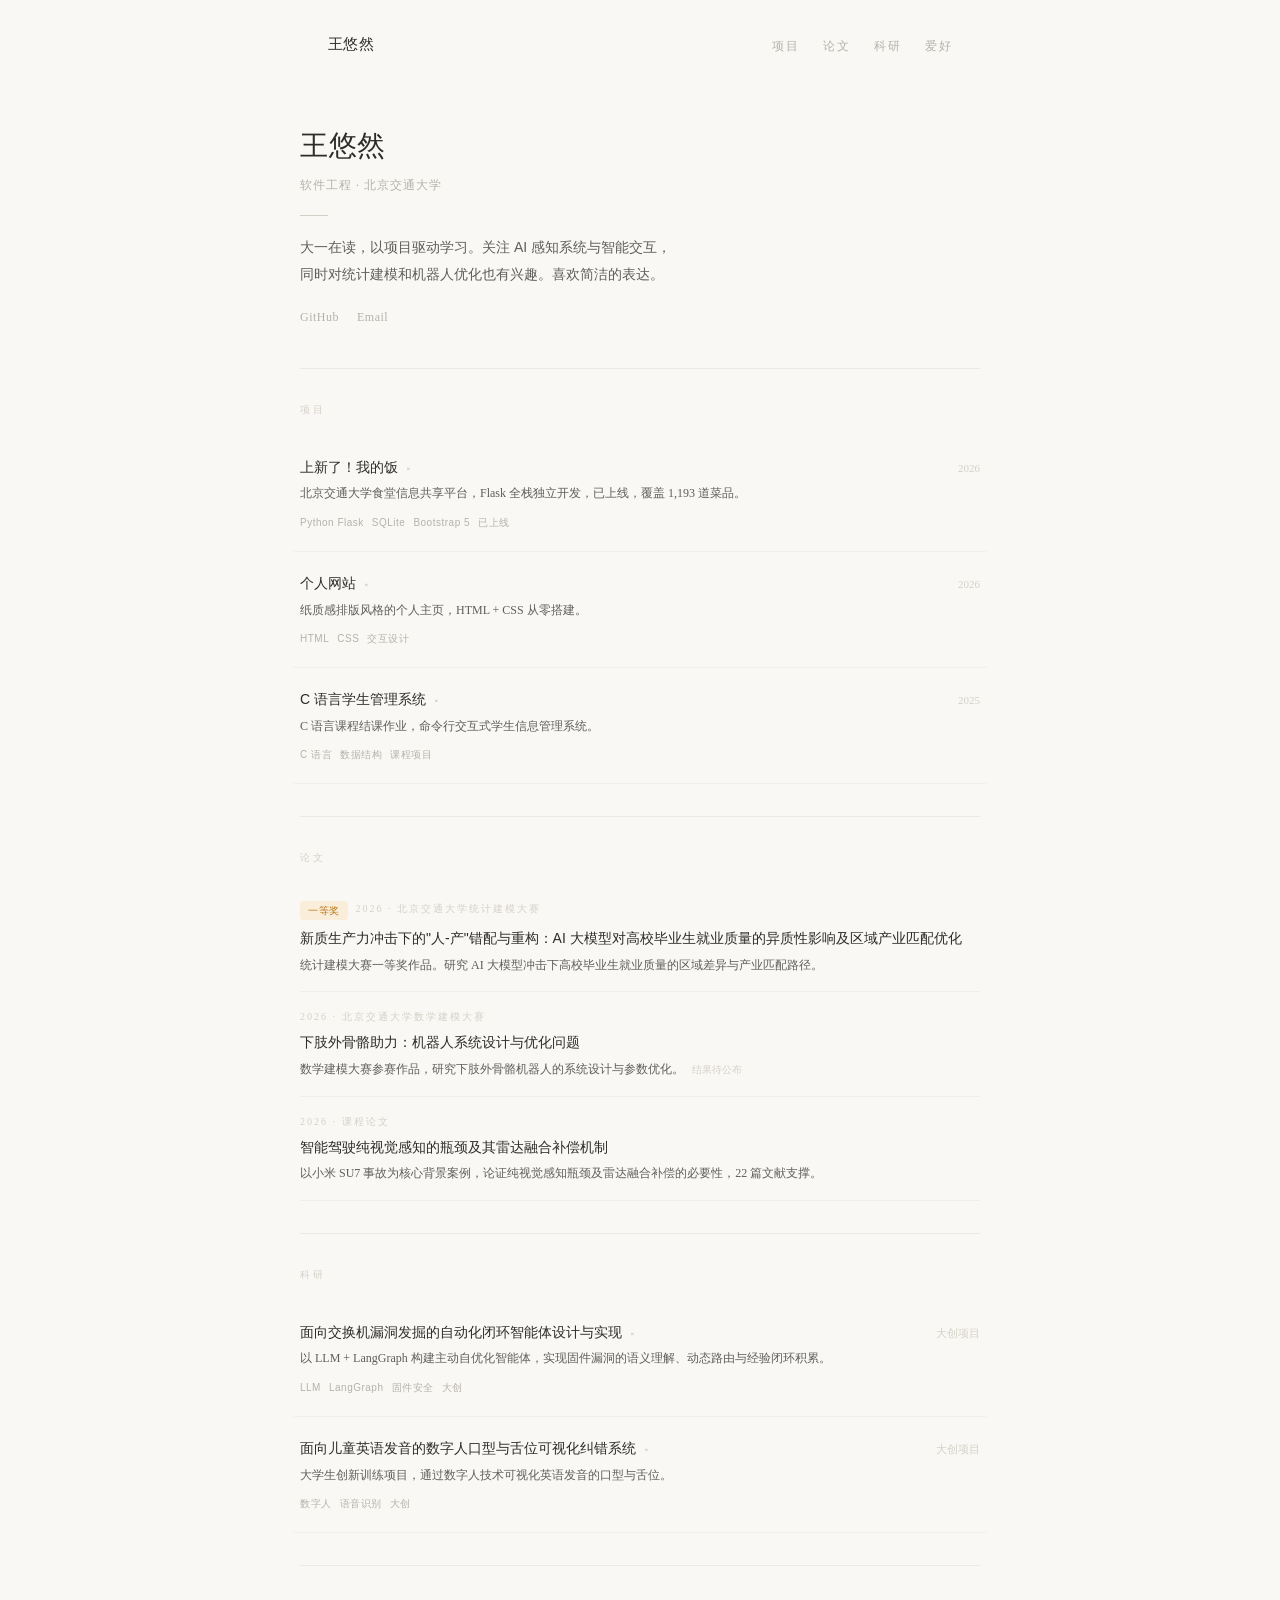
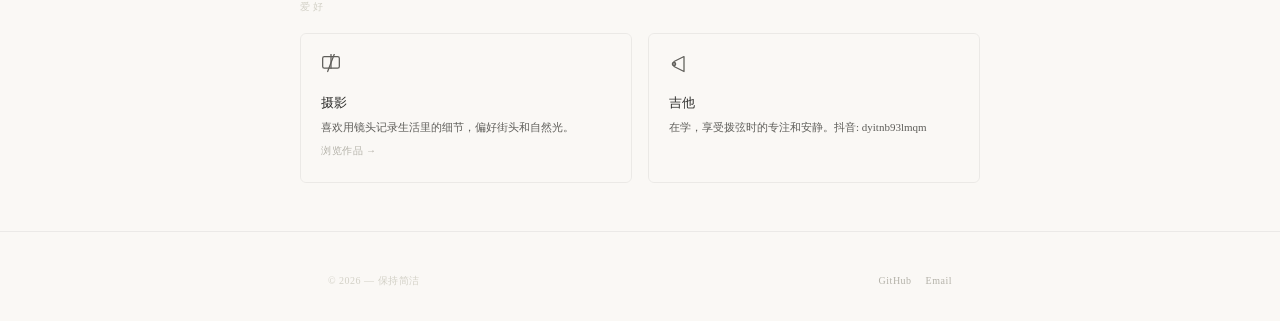
==== index.html @ 381ab603 "Initial commit: personal website with projects, papers, research, hobbies sections" ====
<!DOCTYPE html>
<html lang="zh-CN">
<head>
  <meta charset="UTF-8">
  <meta name="viewport" content="width=device-width, initial-scale=1.0">
  <title>王悠然</title>
  <link rel="stylesheet" href="style.css">
</head>
<body>

  <div class="page-turn-overlay" id="pageOverlay"></div>

  <nav class="site-nav">
    <div class="site-nav-inner">
      <a href="index.html" class="nav-logo">王悠然</a>
      <ul class="nav-links">
        <li><a href="#projects" onclick="scrollToSection('projects', event)">项目</a></li>
        <li><a href="#papers" onclick="scrollToSection('papers', event)">论文</a></li>
        <li><a href="#research" onclick="scrollToSection('research', event)">科研</a></li>
        <li><a href="#hobbies" onclick="scrollToSection('hobbies', event)">爱好</a></li>
      </ul>
    </div>
  </nav>

  <div class="page-content">

    <section class="hero site-container">
      <div class="hero-name">王悠然</div>
      <div class="hero-tagline">软件工程 &middot; 北京交通大学</div>
      <div class="hero-divider"></div>
      <p class="hero-desc">
        大一在读，以项目驱动学习。关注 AI 感知系统与智能交互，<br>同时对统计建模和机器人优化也有兴趣。喜欢简洁的表达。
      </p>
      <div class="hero-links">
        <a href="https://github.com/youranwang-hub" target="_blank">GitHub</a>
        <a href="mailto:youranwang636@gmail.com">Email</a>
      </div>
    </section>

    <!-- 项目 -->
    <section class="section site-container" id="projects">
      <div class="section-label">项目</div>

      <div class="project-card" onclick="toggleDetail(this)">
        <div class="project-card-header">
          <div>
            <span class="project-title">
              上新了！我的饭
              <span class="project-title-underline"></span>
            </span>
            <span class="expand-icon">&#9656;</span>
          </div>
          <span class="project-year">2026</span>
        </div>
        <div class="project-desc">北京交通大学食堂信息共享平台，Flask 全栈独立开发，已上线，覆盖 1,193 道菜品。</div>
        <div class="project-detail">
          <div class="project-detail-inner">
            <p>菜品浏览、评分评论、社区交流与三餐打卡一站式平台。SSR 架构，独立完成全栈开发，部署于 PythonAnywhere。</p>
            <p>覆盖 6 个食堂楼层、48 个档口、1,193 道菜品，含智能推荐、人流量提示、积分打卡排行榜等功能。</p>
            <p><a href="project-new-meal.html">查看完整项目 &rarr;</a></p>
          </div>
        </div>
        <div class="project-tags">
          <span class="project-tag">Python Flask</span>
          <span class="project-tag">SQLite</span>
          <span class="project-tag">Bootstrap 5</span>
          <span class="project-tag">已上线</span>
        </div>
      </div>

      <div class="project-card" onclick="toggleDetail(this)">
        <div class="project-card-header">
          <div>
            <span class="project-title">
              个人网站
              <span class="project-title-underline"></span>
            </span>
            <span class="expand-icon">&#9656;</span>
          </div>
          <span class="project-year">2026</span>
        </div>
        <div class="project-desc">纸质感排版风格的个人主页，HTML + CSS 从零搭建。</div>
        <div class="project-detail">
          <div class="project-detail-inner">
            <p>设计灵感来自纸质书籍的排版美学——米白底色、衬线字体、极细分隔线，以及克制的鼠标交互。</p>
            <p>技术栈：原生 HTML / CSS，含翻页过渡动画与卡片展开交互。目标是做一个自己愿意长期维护的个人空间。</p>
          </div>
        </div>
        <div class="project-tags">
          <span class="project-tag">HTML</span>
          <span class="project-tag">CSS</span>
          <span class="project-tag">交互设计</span>
        </div>
      </div>

      <div class="project-card" onclick="toggleDetail(this)">
        <div class="project-card-header">
          <div>
            <span class="project-title">
              C 语言学生管理系统
              <span class="project-title-underline"></span>
            </span>
            <span class="expand-icon">&#9656;</span>
          </div>
          <span class="project-year">2025</span>
        </div>
        <div class="project-desc">C 语言课程结课作业，命令行交互式学生信息管理系统。</div>
        <div class="project-detail">
          <div class="project-detail-inner">
            <p>大一上学期 C 语言程序设计课程结课项目。实现学生信息的增删改查、成绩统计排序、文件持久化存储等功能，全命令行交互。</p>
            <p>技术栈：C 语言，文件 I/O，链表数据结构。是编程入门的第一个完整项目。</p>
          </div>
        </div>
        <div class="project-tags">
          <span class="project-tag">C 语言</span>
          <span class="project-tag">数据结构</span>
          <span class="project-tag">课程项目</span>
        </div>
      </div>

    </section>

    <!-- 论文 -->
    <section class="section site-container" id="papers">
      <div class="section-label">论文</div>

      <div class="writing-entry">
        <div class="wrapper">
          <span class="award-badge">一等奖</span>
          <span class="writing-date">2026 &middot; 北京交通大学统计建模大赛</span>
        </div>
        <div class="writing-title" style="cursor: default; color: var(--ink);">新质生产力冲击下的"人-产"错配与重构：AI 大模型对高校毕业生就业质量的异质性影响及区域产业匹配优化</div>
        <div class="writing-excerpt">统计建模大赛一等奖作品。研究 AI 大模型冲击下高校毕业生就业质量的区域差异与产业匹配路径。</div>
      </div>

      <div class="writing-entry">
        <div class="writing-date">2026 &middot; 北京交通大学数学建模大赛</div>
        <div class="writing-title" style="cursor: default; color: var(--ink);">下肢外骨骼助力：机器人系统设计与优化问题</div>
        <div class="writing-excerpt" style="display: flex; align-items: center; gap: 8px;">
          <span>数学建模大赛参赛作品，研究下肢外骨骼机器人的系统设计与参数优化。</span>
          <span style="font-size: 10px; color: var(--ink-hint); font-family: var(--serif); white-space: nowrap;">结果待公布</span>
        </div>
      </div>

      <div class="writing-entry">
        <div class="writing-date">2026 &middot; 课程论文</div>
        <div class="writing-title" style="cursor: default; color: var(--ink);">智能驾驶纯视觉感知的瓶颈及其雷达融合补偿机制</div>
        <div class="writing-excerpt">以小米 SU7 事故为核心背景案例，论证纯视觉感知瓶颈及雷达融合补偿的必要性，22 篇文献支撑。</div>
      </div>

    </section>

    <!-- 科研 -->
    <section class="section site-container" id="research">
      <div class="section-label">科研</div>

      <div class="project-card" onclick="toggleDetail(this)">
        <div class="project-card-header">
          <div>
            <span class="project-title">
              面向交换机漏洞发掘的自动化闭环智能体设计与实现
              <span class="project-title-underline"></span>
            </span>
            <span class="expand-icon">&#9656;</span>
          </div>
          <span class="project-year">大创项目</span>
        </div>
        <div class="project-desc">以 LLM + LangGraph 构建主动自优化智能体，实现固件漏洞的语义理解、动态路由与经验闭环积累。</div>
        <div class="project-detail">
          <div class="project-detail-inner">
            <p>LLM 阅读固件反汇编代码实现语义理解，LangGraph 编排实现动态路由决策，漏洞特征自动写回知识库形成经验闭环。核心架构：感知环境→推理策略→执行行动→反馈进化。</p>
            <p>技术方向：大语言模型、LangGraph 智能体框架、固件安全分析、自动化漏洞挖掘。</p>
          </div>
        </div>
        <div class="project-tags">
          <span class="project-tag">LLM</span>
          <span class="project-tag">LangGraph</span>
          <span class="project-tag">固件安全</span>
          <span class="project-tag">大创</span>
        </div>
      </div>

      <div class="project-card" onclick="toggleDetail(this)">
        <div class="project-card-header">
          <div>
            <span class="project-title">
              面向儿童英语发音的数字人口型与舌位可视化纠错系统
              <span class="project-title-underline"></span>
            </span>
            <span class="expand-icon">&#9656;</span>
          </div>
          <span class="project-year">大创项目</span>
        </div>
        <div class="project-desc">大学生创新训练项目，通过数字人技术可视化英语发音的口型与舌位。</div>
        <div class="project-detail">
          <div class="project-detail-inner">
            <p>以数字人技术为核心，构建儿童英语发音的视觉反馈系统，将抽象的音标纠错转化为直观的口型与舌位可视化展示。</p>
            <p>方向涉及语音识别、计算机视觉、教育技术的交叉领域。</p>
          </div>
        </div>
        <div class="project-tags">
          <span class="project-tag">数字人</span>
          <span class="project-tag">语音识别</span>
          <span class="project-tag">大创</span>
        </div>
      </div>

    </section>

    <!-- 爱好 -->
    <section class="section site-container" id="hobbies">
      <div class="section-label">爱好</div>

      <div class="hobby-grid">
        <div class="hobby-card">
          <div class="hobby-icon">
            <svg width="20" height="20" viewBox="0 0 24 24" fill="none" stroke="#5F5E5A" stroke-width="1.5" stroke-linecap="round" stroke-linejoin="round"><rect x="2" y="3" width="20" height="14" rx="2"/><line x1="8" y1="21" x2="16" y1="21"/><line x1="12" y1="17" x2="12" y1="21"/></svg>
          </div>
          <div class="hobby-title">摄影</div>
          <div class="hobby-desc">喜欢用镜头记录生活里的细节，偏好街头和自然光。</div>
          <a href="hobbies.html#photo-gallery" style="font-size: 10px; color: var(--ink-muted); font-family: var(--serif); text-decoration: none; letter-spacing: 0.5px; margin-top: 6px; display: inline-block;">浏览作品 &rarr;</a>
        </div>
        <div class="hobby-card">
          <div class="hobby-icon">
            <svg width="20" height="20" viewBox="0 0 24 24" fill="none" stroke="#5F5E5A" stroke-width="1.5" stroke-linecap="round" stroke-linejoin="round"><path d="M18 3L6 9v6l12 6V3z"/><circle cx="6" cy="12" r="2"/></svg>
          </div>
          <div class="hobby-title">吉他</div>
          <div class="hobby-desc">在学，享受拨弦时的专注和安静。抖音: dyitnb93lmqm</div>
        </div>
      </div>
    </section>

  </div>

  <footer class="site-footer">
    <div class="site-footer-inner">
      <div class="footer-copy">&copy; 2026 &mdash; 保持简洁</div>
      <div class="footer-links">
        <a href="#">GitHub</a>
        <a href="#">Email</a>
      </div>
    </div>
  </footer>

  <script>
    document.querySelectorAll('a[href]').forEach(link => {
      const href = link.getAttribute('href');
      if (!href || href === '#') return;
      if (href.startsWith('http') || href.startsWith('mailto')) return;
      if (href.startsWith('#')) return;
      link.addEventListener('click', function(e) {
        e.preventDefault();
        const overlay = document.getElementById('pageOverlay');
        overlay.classList.add('active');
        setTimeout(() => { window.location.href = href; }, 560);
      });
    });

    function scrollToSection(id, event) {
      event.preventDefault();
      document.getElementById(id).scrollIntoView({ behavior: 'smooth' });
    }

    function toggleDetail(card) {
      const detail = card.querySelector('.project-detail');
      const icon = card.querySelector('.expand-icon');
      if (!detail) return;
      document.querySelectorAll('.project-detail.open').forEach(d => {
        if (d !== detail) {
          d.classList.remove('open');
          const c = d.closest('.project-card');
          if (c) c.querySelector('.expand-icon')?.classList.remove('open');
        }
      });
      detail.classList.toggle('open');
      if (icon) icon.classList.toggle('open');
    }
  </script>

</body>
</html>
---- style.css ----
/* ============================================
   纸质感个人网站 - 共享样式
   ============================================ */

/* --- Reset & Base --- */
*, *::before, *::after {
  margin: 0;
  padding: 0;
  box-sizing: border-box;
}

:root {
  --paper: #FAF8F5;
  --paper-alt: #F3F0EB;
  --ink: #2C2C2A;
  --ink-secondary: #5F5E5A;
  --ink-muted: #B4B2A9;
  --ink-hint: #D3D1C7;
  --accent: #185FA5;
  --accent-warm: #BA7517;
  --serif: Georgia, 'Times New Roman', 'Noto Serif SC', serif;
  --sans: -apple-system, BlinkMacSystemFont, 'Segoe UI', 'Noto Sans SC', sans-serif;
  --transition-fast: 200ms cubic-bezier(0.25, 0.46, 0.45, 0.94);
  --transition-medium: 400ms cubic-bezier(0.25, 0.46, 0.45, 0.94);
  --transition-slow: 600ms cubic-bezier(0.25, 0.46, 0.45, 0.94);
}

html {
  scroll-behavior: smooth;
}

body {
  font-family: var(--sans);
  background: var(--paper);
  color: var(--ink);
  line-height: 1.7;
  font-size: 15px;
  min-height: 100vh;
  -webkit-font-smoothing: antialiased;
}

/* --- Page Transition Overlay --- */
.page-turn-overlay {
  position: fixed;
  top: 0;
  left: 0;
  width: 100%;
  height: 100%;
  background: var(--paper);
  z-index: 9999;
  transform: translateX(100%);
  pointer-events: none;
}

.page-turn-overlay.active {
  animation: pageTurnIn 600ms cubic-bezier(0.25, 0.46, 0.45, 0.94) forwards;
}

@keyframes pageTurnIn {
  0%   { transform: translateX(100%); }
  100% { transform: translateX(0%); }
}

@keyframes pageTurnOut {
  0%   { transform: translateX(0%); opacity: 1; }
  100% { transform: translateX(-8%); opacity: 0; }
}

/* --- Page Load Animation --- */
.page-content {
  animation: pageReveal 600ms cubic-bezier(0.25, 0.46, 0.45, 0.94) both;
}

@keyframes pageReveal {
  0%   { opacity: 0; transform: translateX(30px); }
  100% { opacity: 1; transform: translateX(0); }
}

/* --- Layout --- */
.site-container {
  max-width: 680px;
  margin: 0 auto;
  padding: 0 28px;
}

/* --- Navigation --- */
.site-nav {
  padding: 32px 0 0 0;
  margin-bottom: 8px;
}

.site-nav-inner {
  max-width: 680px;
  margin: 0 auto;
  padding: 0 28px;
  display: flex;
  align-items: center;
  justify-content: space-between;
}

.nav-logo {
  font-family: var(--serif);
  font-size: 15px;
  font-weight: 500;
  color: var(--ink);
  text-decoration: none;
  letter-spacing: 0.3px;
  transition: color var(--transition-fast);
}

.nav-logo:hover {
  color: var(--accent);
}

.nav-links {
  display: flex;
  gap: 24px;
  list-style: none;
}

.nav-links a {
  font-size: 12px;
  color: var(--ink-muted);
  text-decoration: none;
  letter-spacing: 1.5px;
  text-transform: none;
  font-family: var(--serif);
  position: relative;
  transition: color var(--transition-fast);
}

.nav-links a::after {
  content: '';
  position: absolute;
  bottom: -2px;
  left: 0;
  width: 0;
  height: 0.5px;
  background: var(--ink);
  transition: width var(--transition-medium);
}

.nav-links a:hover {
  color: var(--ink);
}

.nav-links a:hover::after {
  width: 100%;
}

.nav-links a.active {
  color: var(--ink);
}

.nav-links a.active::after {
  width: 100%;
}

/* --- Header / Hero --- */
.hero {
  padding: 56px 0 40px 0;
}

.hero-name {
  font-family: var(--serif);
  font-size: 28px;
  font-weight: 500;
  color: var(--ink);
  letter-spacing: 0.5px;
  margin-bottom: 6px;
}

.hero-tagline {
  font-family: var(--serif);
  font-size: 12px;
  color: var(--ink-muted);
  letter-spacing: 1px;
  margin-bottom: 20px;
}

.hero-divider {
  width: 28px;
  height: 0.5px;
  background: var(--ink-hint);
  margin-bottom: 18px;
}

.hero-desc {
  font-size: 14px;
  color: var(--ink-secondary);
  line-height: 1.9;
  max-width: 440px;
  margin-bottom: 20px;
}

.hero-links {
  display: flex;
  gap: 18px;
}

.hero-links a {
  font-size: 12px;
  color: var(--ink-muted);
  text-decoration: none;
  font-family: var(--serif);
  letter-spacing: 0.5px;
  position: relative;
  transition: color var(--transition-fast);
}

.hero-links a::after {
  content: '';
  position: absolute;
  bottom: -1px;
  left: 0;
  width: 0;
  height: 0.5px;
  background: var(--ink-muted);
  transition: width var(--transition-medium);
}

.hero-links a:hover {
  color: var(--accent);
}

.hero-links a:hover::after {
  width: 100%;
  background: var(--accent);
}

/* --- Section --- */
.section {
  padding: 32px 0;
  border-top: 0.5px solid rgba(0,0,0,0.06);
}

.section-label {
  font-family: var(--serif);
  font-size: 10px;
  color: var(--ink-hint);
  letter-spacing: 3px;
  text-transform: uppercase;
  margin-bottom: 18px;
}

/* --- Project Card --- */
.project-card {
  padding: 18px 0;
  border-bottom: 0.5px solid rgba(0,0,0,0.04);
  cursor: pointer;
  transition: background var(--transition-fast);
  margin: 0 -8px;
  padding-left: 8px;
  padding-right: 8px;
  border-radius: 4px;
}

.project-card:first-of-type {
  border-top: 0.5px solid rgba(0,0,0,0.04);
}

.project-card:hover {
  background: rgba(0,0,0,0.015);
}

.project-card-header {
  display: flex;
  align-items: baseline;
  justify-content: space-between;
  gap: 12px;
  flex-wrap: wrap;
}

.project-title {
  font-size: 14px;
  font-weight: 500;
  color: var(--ink);
  position: relative;
  display: inline;
}

.project-card:hover .project-title {
  color: var(--accent);
}

.project-title-underline {
  position: absolute;
  bottom: -1px;
  left: 0;
  width: 0;
  height: 0.5px;
  background: var(--accent);
  transition: width var(--transition-medium);
}

.project-card:hover .project-title-underline {
  width: 100%;
}

.project-year {
  font-size: 11px;
  color: var(--ink-hint);
  font-family: var(--serif);
  flex-shrink: 0;
}

.project-desc {
  font-size: 12px;
  color: var(--ink-secondary);
  line-height: 1.7;
  margin-top: 4px;
  font-family: var(--serif);
}

.project-tags {
  display: flex;
  gap: 8px;
  margin-top: 8px;
  flex-wrap: wrap;
}

.project-tag {
  font-size: 10px;
  color: var(--ink-muted);
  letter-spacing: 0.5px;
  padding: 2px 0;
}

/* --- Expandable Detail --- */
.project-detail {
  max-height: 0;
  overflow: hidden;
  transition: max-height var(--transition-medium), opacity var(--transition-medium);
  opacity: 0;
}

.project-detail.open {
  max-height: 600px;
  opacity: 1;
}

.project-detail-inner {
  padding: 14px 0 6px 0;
  font-size: 12.5px;
  color: var(--ink-secondary);
  line-height: 1.85;
}

.project-detail-inner a {
  color: var(--accent);
  text-decoration: none;
  position: relative;
}

.project-detail-inner a::after {
  content: '';
  position: absolute;
  bottom: -1px;
  left: 0;
  width: 0;
  height: 0.5px;
  background: var(--accent);
  transition: width var(--transition-medium);
}

.project-detail-inner a:hover::after {
  width: 100%;
}

.expand-icon {
  display: inline-block;
  transition: transform var(--transition-fast);
  font-size: 10px;
  color: var(--ink-hint);
  margin-left: 4px;
}

.expand-icon.open {
  transform: rotate(90deg);
}

/* --- Writing Entry --- */
.writing-entry {
  padding: 16px 0;
  border-bottom: 0.5px solid rgba(0,0,0,0.04);
}

.writing-entry:first-of-type {
  border-top: 0.5px solid rgba(0,0,0,0.04);
}

.writing-date {
  font-size: 10px;
  color: var(--ink-hint);
  font-family: var(--serif);
  letter-spacing: 2px;
  margin-bottom: 4px;
}

.writing-title {
  font-size: 14px;
  font-weight: 500;
  color: var(--ink);
  text-decoration: none;
  display: inline;
  position: relative;
  transition: color var(--transition-fast);
}

.writing-title::after {
  content: '';
  position: absolute;
  bottom: -1px;
  left: 0;
  width: 0;
  height: 0.5px;
  background: var(--ink);
  transition: width var(--transition-medium);
}

.writing-title:hover {
  color: var(--accent);
}

.writing-title:hover::after {
  width: 100%;
  background: var(--accent);
}

.writing-excerpt {
  font-size: 12px;
  color: var(--ink-secondary);
  line-height: 1.7;
  margin-top: 4px;
  font-family: var(--serif);
}

/* --- Now Section --- */
.now-grid {
  display: grid;
  grid-template-columns: repeat(auto-fit, minmax(140px, 1fr));
  gap: 16px;
}

.now-item-label {
  font-size: 10px;
  color: var(--ink-hint);
  font-family: var(--serif);
  letter-spacing: 1.5px;
  margin-bottom: 4px;
}

.now-item-value {
  font-size: 13px;
  color: var(--ink);
  line-height: 1.5;
}

/* --- Footer --- */
.site-footer {
  padding: 40px 0 32px 0;
  margin-top: 16px;
  border-top: 0.5px solid rgba(0,0,0,0.06);
}

.site-footer-inner {
  max-width: 680px;
  margin: 0 auto;
  padding: 0 28px;
  display: flex;
  justify-content: space-between;
  align-items: center;
  flex-wrap: wrap;
  gap: 8px;
}

.footer-copy {
  font-size: 10px;
  color: var(--ink-hint);
  font-family: var(--serif);
  letter-spacing: 0.5px;
}

.footer-links {
  display: flex;
  gap: 14px;
}

.footer-links a {
  font-size: 10px;
  color: var(--ink-muted);
  text-decoration: none;
  font-family: var(--serif);
  letter-spacing: 0.5px;
  transition: color var(--transition-fast);
}

.footer-links a:hover {
  color: var(--ink);
}

/* --- Back Link --- */
.back-link {
  display: inline-flex;
  align-items: center;
  gap: 6px;
  font-size: 12px;
  color: var(--ink-muted);
  text-decoration: none;
  font-family: var(--serif);
  letter-spacing: 0.5px;
  margin-bottom: 24px;
  transition: color var(--transition-fast);
}

.back-link:hover {
  color: var(--accent);
}

.back-arrow {
  display: inline-block;
  transition: transform var(--transition-fast);
}

.back-link:hover .back-arrow {
  transform: translateX(-3px);
}

/* --- Project Detail Page --- */
.detail-meta {
  display: flex;
  gap: 24px;
  flex-wrap: wrap;
  margin: 16px 0 24px 0;
}

.detail-meta-item {
  font-size: 11px;
  color: var(--ink-muted);
  font-family: var(--serif);
}

.detail-meta-item span {
  color: var(--ink-secondary);
}

.detail-body {
  font-size: 13.5px;
  color: var(--ink-secondary);
  line-height: 1.9;
  max-width: 600px;
}

.detail-body p {
  margin-bottom: 16px;
}

.detail-body h3 {
  font-size: 14px;
  font-weight: 500;
  color: var(--ink);
  margin: 28px 0 10px 0;
}

.detail-body a {
  color: var(--accent);
  text-decoration: none;
  position: relative;
}

.detail-body a::after {
  content: '';
  position: absolute;
  bottom: -1px;
  left: 0;
  width: 0;
  height: 0.5px;
  background: var(--accent);
  transition: width var(--transition-medium);
}

.detail-body a:hover::after {
  width: 100%;
}

/* --- Page Header (sub pages) --- */
.page-header {
  padding: 48px 0 32px 0;
}

.page-title {
  font-family: var(--serif);
  font-size: 22px;
  font-weight: 500;
  color: var(--ink);
  letter-spacing: 0.3px;
  margin-bottom: 6px;
}

.page-subtitle {
  font-size: 12px;
  color: var(--ink-muted);
  font-family: var(--serif);
  letter-spacing: 1px;
}

/* --- Award Badge --- */
.award-badge {
  display: inline-block;
  font-size: 10px;
  color: #BA7517;
  background: #FAEEDA;
  padding: 1px 8px;
  border-radius: 3px;
  font-family: var(--serif);
  letter-spacing: 0.5px;
  margin-right: 8px;
}

.writing-entry .wrapper {
  margin-bottom: 4px;
  display: flex;
  align-items: center;
  flex-wrap: wrap;
}

/* --- Hobby Cards --- */
.hobby-grid {
  display: grid;
  grid-template-columns: repeat(auto-fit, minmax(200px, 1fr));
  gap: 16px;
}

.hobby-card {
  padding: 20px;
  border: 0.5px solid rgba(0,0,0,0.06);
  border-radius: 6px;
  transition: background var(--transition-fast);
}

.hobby-card:hover {
  background: rgba(0,0,0,0.015);
}

.hobby-icon {
  margin-bottom: 10px;
}

.hobby-title {
  font-size: 13px;
  font-weight: 500;
  color: var(--ink);
  margin-bottom: 4px;
}

.hobby-desc {
  font-size: 11px;
  color: var(--ink-secondary);
  font-family: var(--serif);
  line-height: 1.7;
}

/* --- Photo Gallery — Horizontal Stack --- */
.gallery-stack {
  display: flex;
  flex-direction: row;
  height: 340px;
  margin-bottom: 20px;
  overflow: hidden;
}

.gallery-item {
  flex: 0 0 44px;
  transition: flex 500ms cubic-bezier(0.25, 0.46, 0.45, 0.94);
  overflow: hidden;
  cursor: pointer;
  border-radius: 2px;
}

.gallery-item + .gallery-item {
  margin-left: 3px;
}

.gallery-item:hover {
  flex: 0 0 300px;
}

.gallery-item img {
  width: 300px;
  height: 340px;
  object-fit: cover;
  display: block;
  min-width: 300px;
  background: #F0EDE7;
  border-radius: 2px;
}

.gallery-more {
  display: inline-block;
  font-size: 11px;
  color: var(--ink-muted);
  text-decoration: none;
  font-family: var(--serif);
  letter-spacing: 1px;
  transition: color var(--transition-fast);
  position: relative;
}

.gallery-more::after {
  content: '';
  position: absolute;
  bottom: -1px;
  left: 0;
  width: 0;
  height: 0.5px;
  background: var(--ink-muted);
  transition: width var(--transition-medium);
}

.gallery-more:hover {
  color: var(--ink);
}

.gallery-more:hover::after {
  width: 100%;
}

/* --- Lightbox --- */
.lightbox-overlay {
  position: fixed;
  top: 0;
  left: 0;
  width: 100%;
  height: 100%;
  background: rgba(28, 28, 26, 0.94);
  z-index: 10000;
  display: flex;
  align-items: center;
  justify-content: center;
  opacity: 0;
  pointer-events: none;
  transition: opacity 300ms ease;
}

.lightbox-overlay.open {
  opacity: 1;
  pointer-events: auto;
}

.lightbox-overlay img {
  max-width: 88vw;
  max-height: 85vh;
  object-fit: contain;
  border-radius: 2px;
  box-shadow: 0 2px 40px rgba(0,0,0,0.3);
  transform: scale(0.95);
  transition: transform 300ms ease;
}

.lightbox-overlay.open img {
  transform: scale(1);
}

.lightbox-close {
  position: absolute;
  top: 28px;
  right: 32px;
  width: 36px;
  height: 36px;
  background: none;
  border: none;
  cursor: pointer;
  display: flex;
  align-items: center;
  justify-content: center;
  opacity: 0.6;
  transition: opacity var(--transition-fast);
}

.lightbox-close:hover {
  opacity: 1;
}

.lightbox-close::before,
.lightbox-close::after {
  content: '';
  position: absolute;
  width: 20px;
  height: 1px;
  background: #E8E6DD;
}

.lightbox-close::before { transform: rotate(45deg); }
.lightbox-close::after  { transform: rotate(-45deg); }

.lightbox-nav {
  position: absolute;
  top: 50%;
  transform: translateY(-50%);
  width: 48px;
  height: 48px;
  background: none;
  border: none;
  cursor: pointer;
  opacity: 0.5;
  transition: opacity var(--transition-fast);
  display: flex;
  align-items: center;
  justify-content: center;
}

.lightbox-nav:hover { opacity: 0.9; }
.lightbox-nav:disabled { opacity: 0.15; cursor: default; }

.lightbox-prev { left: 16px; }
.lightbox-next { right: 16px; }

.lightbox-arrow {
  width: 10px;
  height: 10px;
  border-top: 1px solid #E8E6DD;
  border-right: 1px solid #E8E6DD;
}

.lightbox-prev .lightbox-arrow { transform: rotate(-135deg); }
.lightbox-next .lightbox-arrow { transform: rotate(45deg); }

.lightbox-counter {
  position: absolute;
  bottom: 32px;
  left: 50%;
  transform: translateX(-50%);
  font-size: 11px;
  color: rgba(232,230,221,0.5);
  font-family: var(--serif);
  letter-spacing: 1px;
}

/* --- Douyin Link --- */
.douyin-link {
  display: inline-flex;
  align-items: center;
  gap: 6px;
  font-size: 12px;
  color: var(--accent);
  text-decoration: none;
  font-family: var(--serif);
  letter-spacing: 0.5px;
  margin-top: 10px;
  transition: color var(--transition-fast);
}

.douyin-link:hover {
  color: var(--ink);
}

.douyin-id {
  font-size: 10px;
  color: var(--ink-hint);
  font-family: var(--serif);
  letter-spacing: 0.5px;
  margin-top: 2px;
}

/* --- Responsive --- */
@media (max-width: 640px) {
  .gallery-stack {
    flex-wrap: wrap;
    height: auto;
    gap: 4px;
  }
  .gallery-item {
    flex: 0 0 calc(50% - 2px) !important;
    height: 160px;
    margin-left: 0 !important;
  }
  .gallery-item img {
    width: 100%;
    height: 160px;
    min-width: 0;
  }
  .lightbox-close {
    top: 16px;
    right: 16px;
  }
  .lightbox-prev { left: 6px; }
  .lightbox-next { right: 6px; }
  .lightbox-nav { width: 40px; height: 40px; }
}
@media (max-width: 640px) {
  .site-container {
    padding: 0 20px;
  }
  .site-nav-inner {
    padding: 0 20px;
  }
  .hero-name {
    font-size: 22px;
  }
  .nav-links {
    gap: 14px;
  }
  .now-grid {
    grid-template-columns: 1fr 1fr;
  }
}
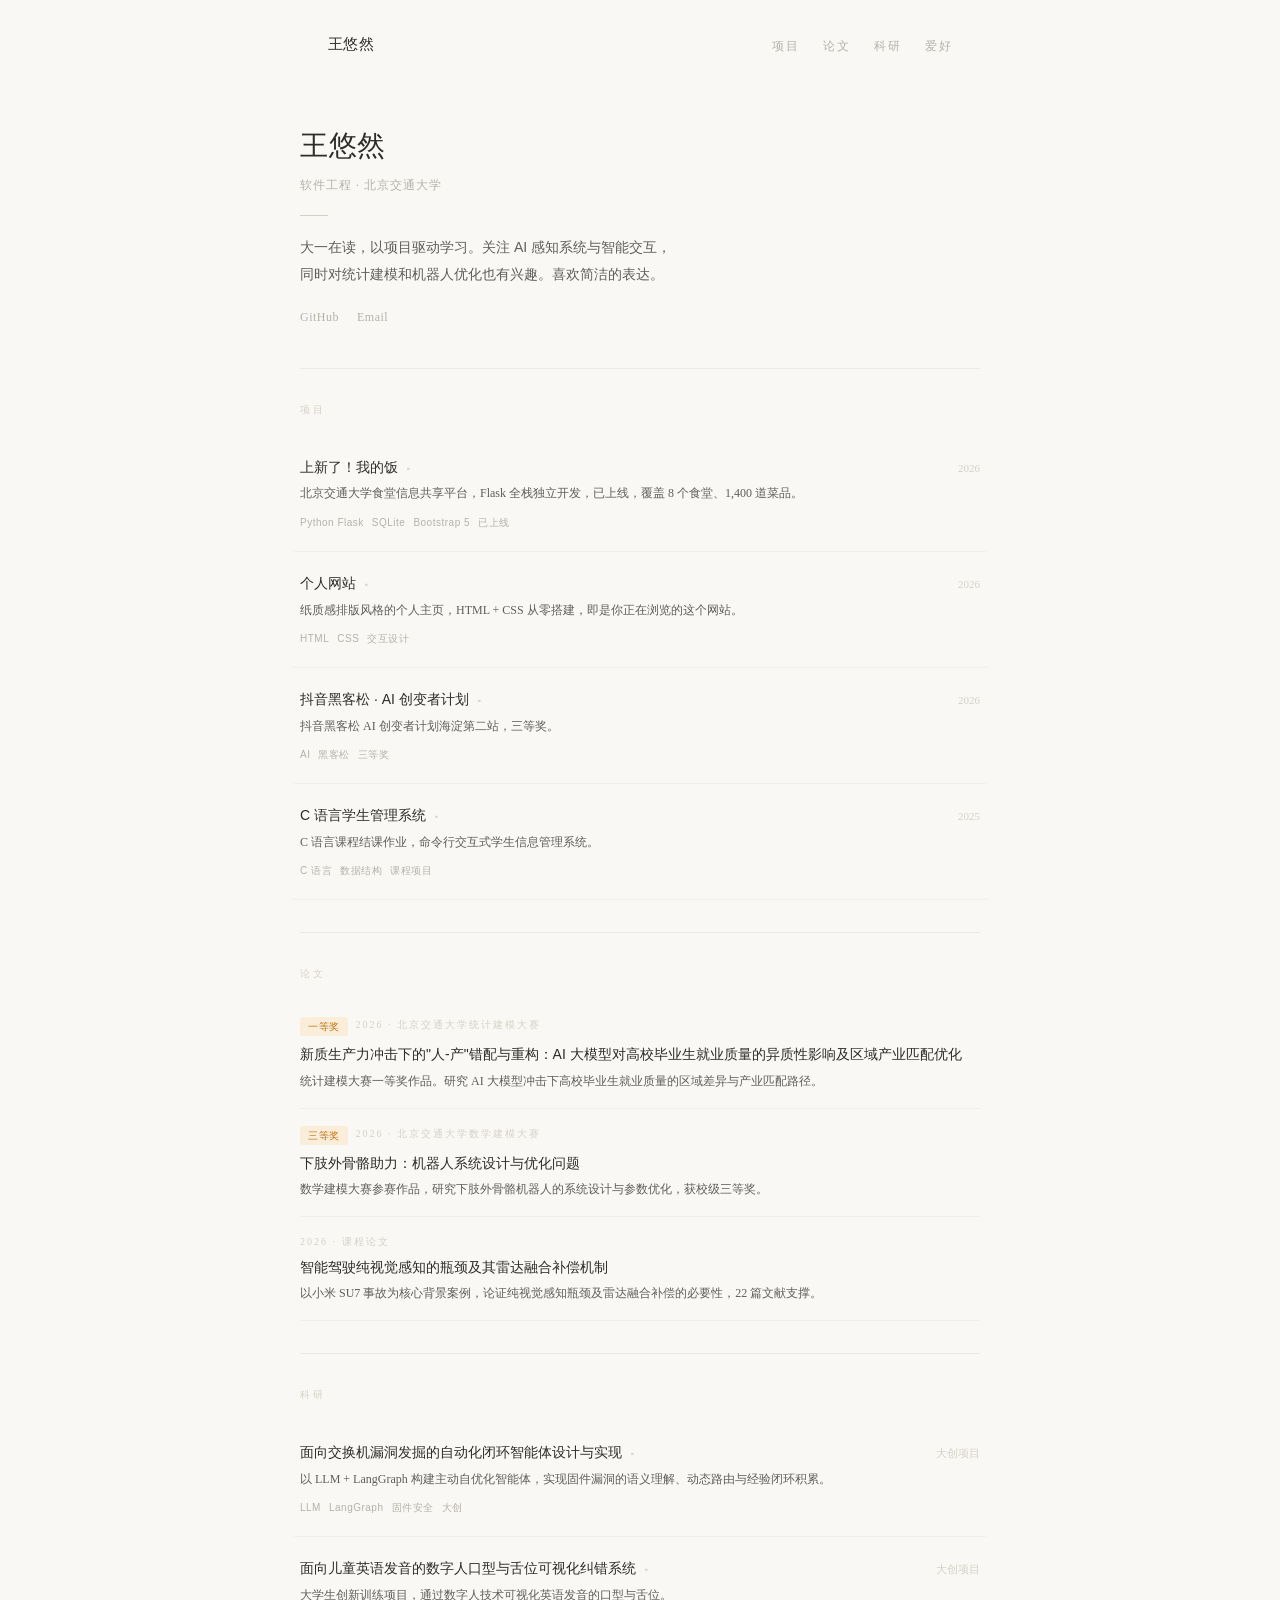
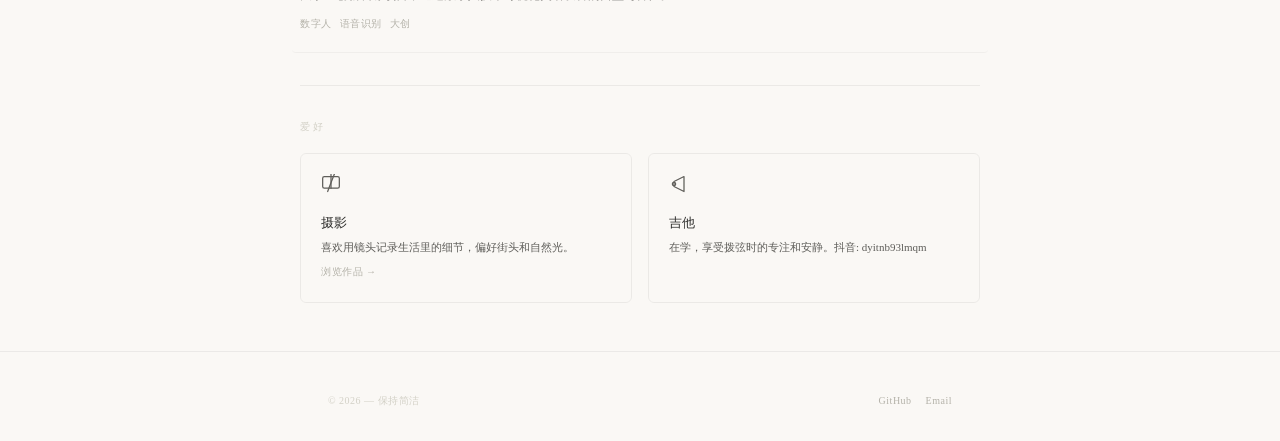
==== commit 92f11ec1: "更新内容：上新了我的饭数据/新增黑客松/数学建模三等奖/导航改跳独立页/删writing.html" ====
--- a/index.html
+++ b/index.html
@@ -14,10 +14,10 @@
     <div class="site-nav-inner">
       <a href="index.html" class="nav-logo">王悠然</a>
       <ul class="nav-links">
-        <li><a href="#projects" onclick="scrollToSection('projects', event)">项目</a></li>
-        <li><a href="#papers" onclick="scrollToSection('papers', event)">论文</a></li>
-        <li><a href="#research" onclick="scrollToSection('research', event)">科研</a></li>
-        <li><a href="#hobbies" onclick="scrollToSection('hobbies', event)">爱好</a></li>
+        <li><a href="projects.html">项目</a></li>
+        <li><a href="papers.html">论文</a></li>
+        <li><a href="research.html">科研</a></li>
+        <li><a href="hobbies.html">爱好</a></li>
       </ul>
     </div>
   </nav>
@@ -52,11 +52,11 @@
           </div>
           <span class="project-year">2026</span>
         </div>
-        <div class="project-desc">北京交通大学食堂信息共享平台，Flask 全栈独立开发，已上线，覆盖 1,193 道菜品。</div>
+        <div class="project-desc">北京交通大学食堂信息共享平台，Flask 全栈独立开发，已上线，覆盖 8 个食堂、1,400 道菜品。</div>
         <div class="project-detail">
           <div class="project-detail-inner">
             <p>菜品浏览、评分评论、社区交流与三餐打卡一站式平台。SSR 架构，独立完成全栈开发，部署于 PythonAnywhere。</p>
-            <p>覆盖 6 个食堂楼层、48 个档口、1,193 道菜品，含智能推荐、人流量提示、积分打卡排行榜等功能。</p>
+            <p>覆盖 8 个食堂、63 个档口、1,400 道菜品，含智能推荐、人流量提示、积分打卡排行榜等功能。CSRF Token 防护，Flask-Login + bcrypt 认证。</p>
             <p><a href="project-new-meal.html">查看完整项目 &rarr;</a></p>
           </div>
         </div>
@@ -79,7 +79,7 @@
           </div>
           <span class="project-year">2026</span>
         </div>
-        <div class="project-desc">纸质感排版风格的个人主页，HTML + CSS 从零搭建。</div>
+        <div class="project-desc">纸质感排版风格的个人主页，HTML + CSS 从零搭建，即是你正在浏览的这个网站。</div>
         <div class="project-detail">
           <div class="project-detail-inner">
             <p>设计灵感来自纸质书籍的排版美学——米白底色、衬线字体、极细分隔线，以及克制的鼠标交互。</p>
@@ -90,6 +90,30 @@
           <span class="project-tag">HTML</span>
           <span class="project-tag">CSS</span>
           <span class="project-tag">交互设计</span>
+        </div>
+      </div>
+
+      <div class="project-card" onclick="toggleDetail(this)">
+        <div class="project-card-header">
+          <div>
+            <span class="project-title">
+              抖音黑客松 · AI 创变者计划
+              <span class="project-title-underline"></span>
+            </span>
+            <span class="expand-icon">&#9656;</span>
+          </div>
+          <span class="project-year">2026</span>
+        </div>
+        <div class="project-desc">抖音黑客松 AI 创变者计划海淀第二站，三等奖。</div>
+        <div class="project-detail">
+          <div class="project-detail-inner">
+            <p>参加抖音举办的 AI 创变者计划黑客松（海淀第二站），在竞赛中以 AI 应用方案斩获三等奖。</p>
+          </div>
+        </div>
+        <div class="project-tags">
+          <span class="project-tag">AI</span>
+          <span class="project-tag">黑客松</span>
+          <span class="project-tag">三等奖</span>
         </div>
       </div>
 
@@ -134,12 +158,12 @@
       </div>
 
       <div class="writing-entry">
-        <div class="writing-date">2026 &middot; 北京交通大学数学建模大赛</div>
+        <div class="wrapper">
+          <span class="award-badge">三等奖</span>
+          <span class="writing-date">2026 &middot; 北京交通大学数学建模大赛</span>
+        </div>
         <div class="writing-title" style="cursor: default; color: var(--ink);">下肢外骨骼助力：机器人系统设计与优化问题</div>
-        <div class="writing-excerpt" style="display: flex; align-items: center; gap: 8px;">
-          <span>数学建模大赛参赛作品，研究下肢外骨骼机器人的系统设计与参数优化。</span>
-          <span style="font-size: 10px; color: var(--ink-hint); font-family: var(--serif); white-space: nowrap;">结果待公布</span>
-        </div>
+        <div class="writing-excerpt">数学建模大赛参赛作品，研究下肢外骨骼机器人的系统设计与参数优化，获校级三等奖。</div>
       </div>
 
       <div class="writing-entry">
@@ -236,8 +260,8 @@
     <div class="site-footer-inner">
       <div class="footer-copy">&copy; 2026 &mdash; 保持简洁</div>
       <div class="footer-links">
-        <a href="#">GitHub</a>
-        <a href="#">Email</a>
+        <a href="https://github.com/youranwang-hub" target="_blank">GitHub</a>
+        <a href="mailto:youranwang636@gmail.com">Email</a>
       </div>
     </div>
   </footer>
@@ -255,11 +279,6 @@
         setTimeout(() => { window.location.href = href; }, 560);
       });
     });
-
-    function scrollToSection(id, event) {
-      event.preventDefault();
-      document.getElementById(id).scrollIntoView({ behavior: 'smooth' });
-    }
 
     function toggleDetail(card) {
       const detail = card.querySelector('.project-detail');
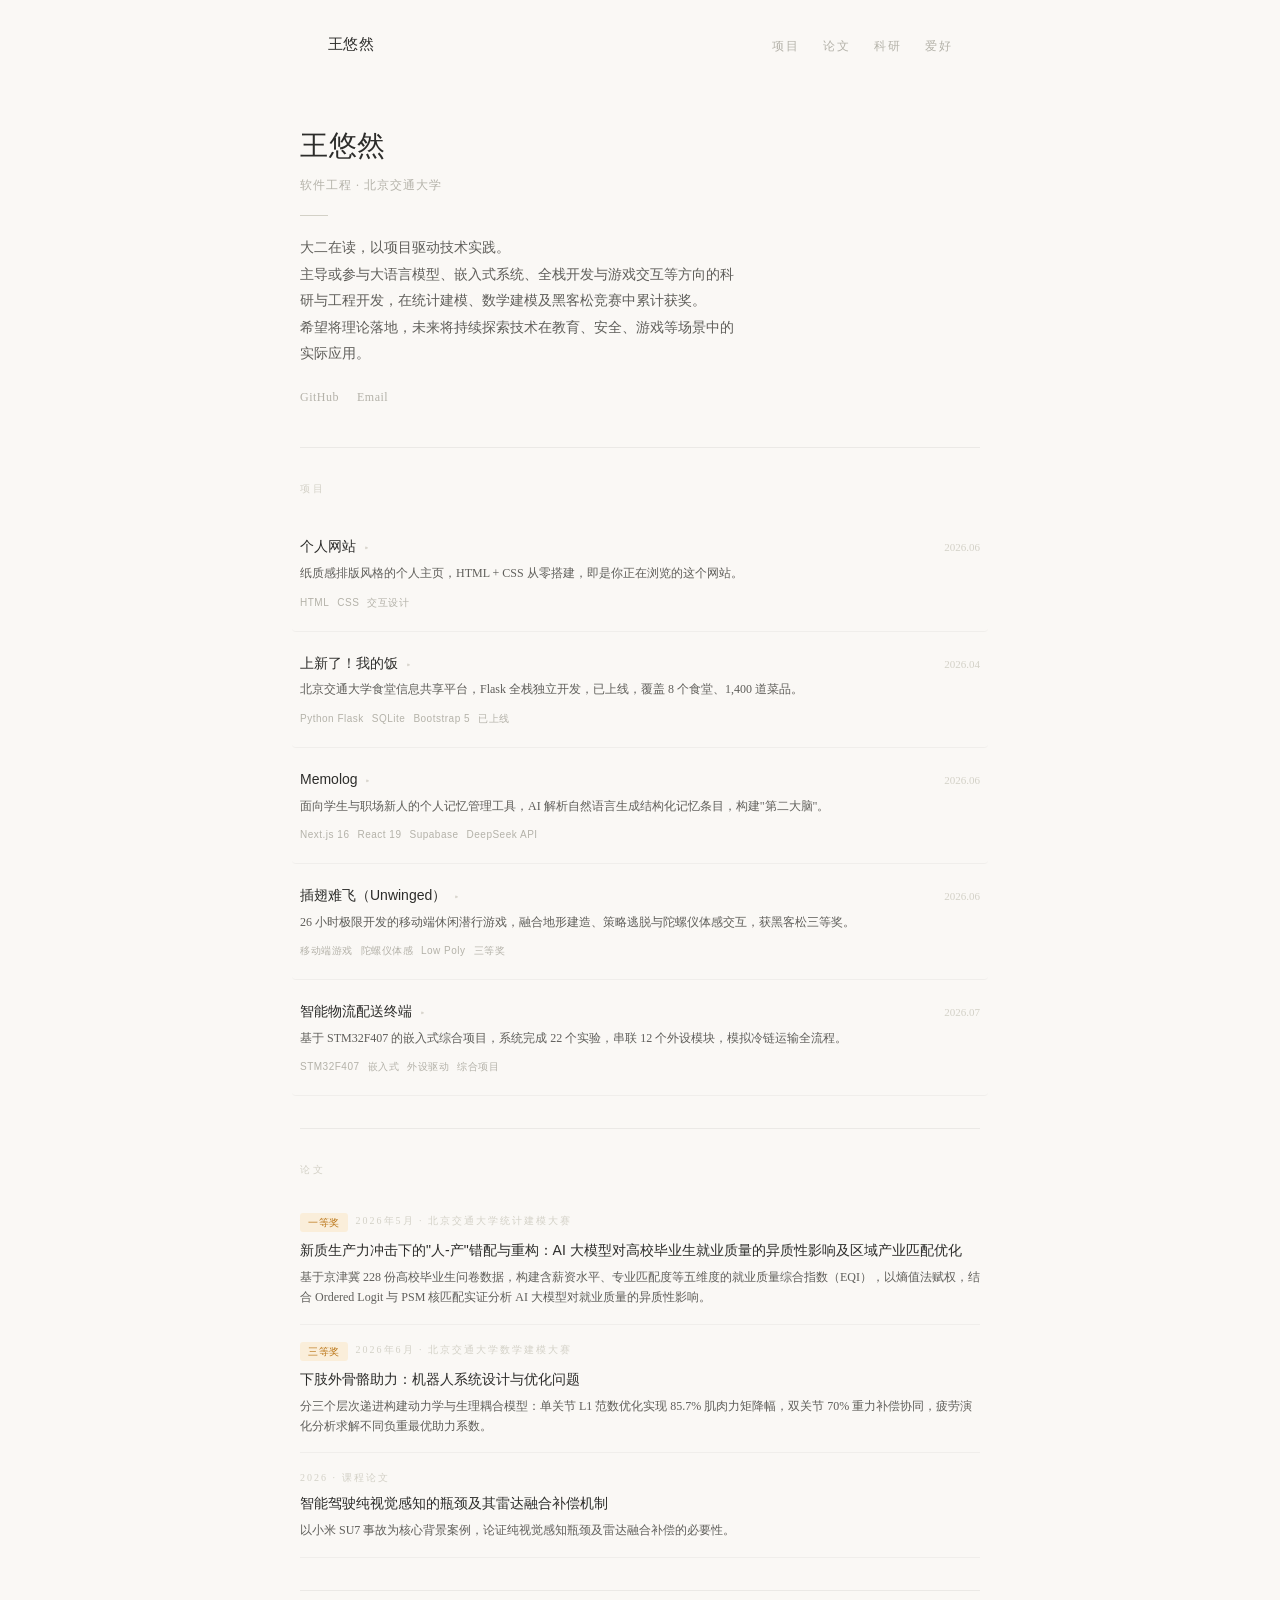
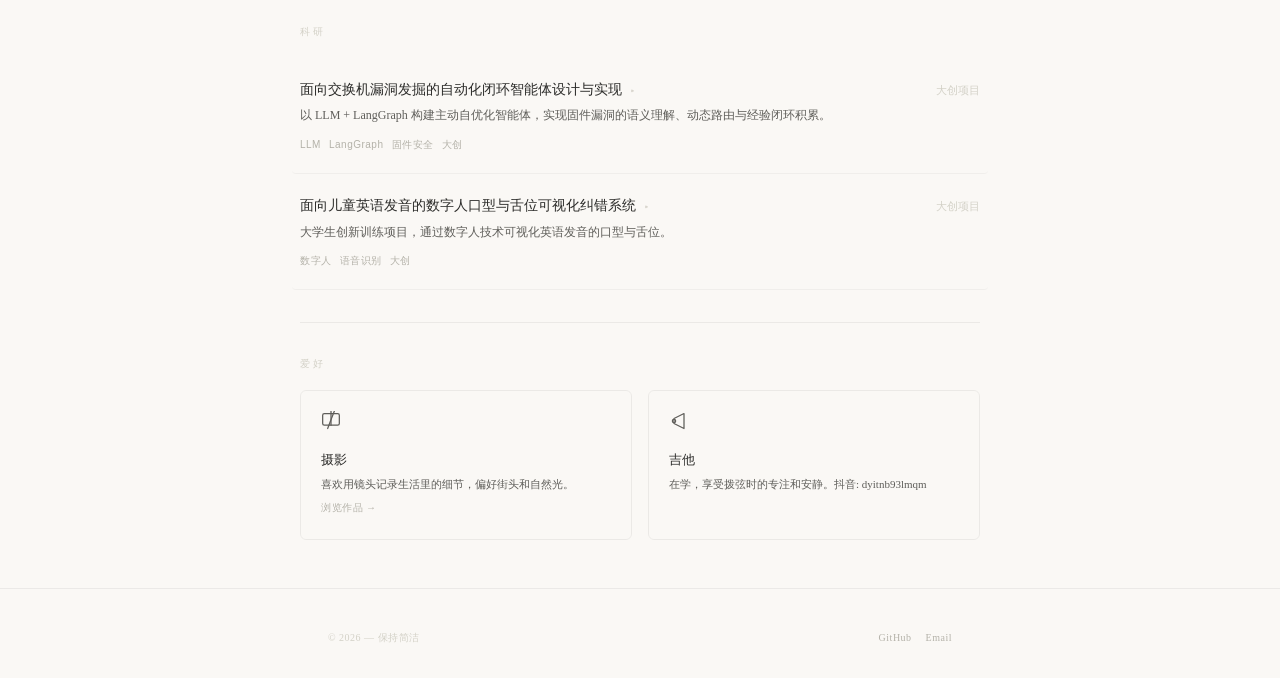
==== commit 94cbd605: "更新个人主页内容与交互细节 - 更新首页简介、摄影描述及吉他爱好文案 - 替换并完善项目（Memolog、Unwinged、智能物流终端）信息与标签 - 调整奖项日期与摘要，新增论文页卡片展开交互功能" ====
--- a/index.html
+++ b/index.html
@@ -29,7 +29,7 @@
       <div class="hero-tagline">软件工程 &middot; 北京交通大学</div>
       <div class="hero-divider"></div>
       <p class="hero-desc">
-        大一在读，以项目驱动学习。关注 AI 感知系统与智能交互，<br>同时对统计建模和机器人优化也有兴趣。喜欢简洁的表达。
+        大二在读，以项目驱动技术实践。<br>主导或参与大语言模型、嵌入式系统、全栈开发与游戏交互等方向的科研与工程开发，在统计建模、数学建模及黑客松竞赛中累计获奖。<br>希望将理论落地，未来将持续探索技术在教育、安全、游戏等场景中的实际应用。
       </p>
       <div class="hero-links">
         <a href="https://github.com/youranwang-hub" target="_blank">GitHub</a>
@@ -45,12 +45,37 @@
         <div class="project-card-header">
           <div>
             <span class="project-title">
+              个人网站
+              <span class="project-title-underline"></span>
+            </span>
+            <span class="expand-icon">&#9656;</span>
+          </div>
+          <span class="project-year">2026.06</span>
+        </div>
+        <div class="project-desc">纸质感排版风格的个人主页，HTML + CSS 从零搭建，即是你正在浏览的这个网站。</div>
+        <div class="project-detail">
+          <div class="project-detail-inner">
+            <p>设计灵感来自纸质书籍的排版美学——米白底色、衬线字体、极细分隔线，以及克制的鼠标交互。</p>
+            <p>技术栈：原生 HTML / CSS，含翻页过渡动画与卡片展开交互。目标是做一个自己愿意长期维护的个人空间。</p>
+          </div>
+        </div>
+        <div class="project-tags">
+          <span class="project-tag">HTML</span>
+          <span class="project-tag">CSS</span>
+          <span class="project-tag">交互设计</span>
+        </div>
+      </div>
+
+      <div class="project-card" onclick="toggleDetail(this)">
+        <div class="project-card-header">
+          <div>
+            <span class="project-title">
               上新了！我的饭
               <span class="project-title-underline"></span>
             </span>
             <span class="expand-icon">&#9656;</span>
           </div>
-          <span class="project-year">2026</span>
+          <span class="project-year">2026.04</span>
         </div>
         <div class="project-desc">北京交通大学食堂信息共享平台，Flask 全栈独立开发，已上线，覆盖 8 个食堂、1,400 道菜品。</div>
         <div class="project-detail">
@@ -72,47 +97,51 @@
         <div class="project-card-header">
           <div>
             <span class="project-title">
-              个人网站
-              <span class="project-title-underline"></span>
-            </span>
-            <span class="expand-icon">&#9656;</span>
-          </div>
-          <span class="project-year">2026</span>
-        </div>
-        <div class="project-desc">纸质感排版风格的个人主页，HTML + CSS 从零搭建，即是你正在浏览的这个网站。</div>
-        <div class="project-detail">
-          <div class="project-detail-inner">
-            <p>设计灵感来自纸质书籍的排版美学——米白底色、衬线字体、极细分隔线，以及克制的鼠标交互。</p>
-            <p>技术栈：原生 HTML / CSS，含翻页过渡动画与卡片展开交互。目标是做一个自己愿意长期维护的个人空间。</p>
-          </div>
-        </div>
-        <div class="project-tags">
-          <span class="project-tag">HTML</span>
-          <span class="project-tag">CSS</span>
-          <span class="project-tag">交互设计</span>
-        </div>
-      </div>
-
-      <div class="project-card" onclick="toggleDetail(this)">
-        <div class="project-card-header">
-          <div>
-            <span class="project-title">
-              抖音黑客松 · AI 创变者计划
-              <span class="project-title-underline"></span>
-            </span>
-            <span class="expand-icon">&#9656;</span>
-          </div>
-          <span class="project-year">2026</span>
-        </div>
-        <div class="project-desc">抖音黑客松 AI 创变者计划海淀第二站，三等奖。</div>
-        <div class="project-detail">
-          <div class="project-detail-inner">
-            <p>参加抖音举办的 AI 创变者计划黑客松（海淀第二站），在竞赛中以 AI 应用方案斩获三等奖。</p>
-          </div>
-        </div>
-        <div class="project-tags">
-          <span class="project-tag">AI</span>
-          <span class="project-tag">黑客松</span>
+              Memolog
+              <span class="project-title-underline"></span>
+            </span>
+            <span class="expand-icon">&#9656;</span>
+          </div>
+          <span class="project-year">2026.06</span>
+        </div>
+        <div class="project-desc">面向学生与职场新人的个人记忆管理工具，AI 解析自然语言生成结构化记忆条目，构建"第二大脑"。</div>
+        <div class="project-detail">
+          <div class="project-detail-inner">
+            <p>AI 解析自然语言自动提取日期、成果、情绪等要素生成记忆条目；内置日历视图回溯、多维度检索、记忆图谱可视化关联，AI 一键生成简历或定制化文案。</p>
+            <p>前端 Next.js 16 + React 19 + Tailwind CSS 4 + shadcn/ui；后端 Supabase（PostgreSQL + RLS）；AI 能力集成 DeepSeek API。</p>
+            <p><a href="project-memolog.html">查看完整项目 &rarr;</a></p>
+          </div>
+        </div>
+        <div class="project-tags">
+          <span class="project-tag">Next.js 16</span>
+          <span class="project-tag">React 19</span>
+          <span class="project-tag">Supabase</span>
+          <span class="project-tag">DeepSeek API</span>
+        </div>
+      </div>
+
+      <div class="project-card" onclick="toggleDetail(this)">
+        <div class="project-card-header">
+          <div>
+            <span class="project-title">
+              插翅难飞（Unwinged）
+              <span class="project-title-underline"></span>
+            </span>
+            <span class="expand-icon">&#9656;</span>
+          </div>
+          <span class="project-year">2026.06</span>
+        </div>
+        <div class="project-desc">26 小时极限开发的移动端休闲潜行游戏，融合地形建造、策略逃脱与陀螺仪体感交互，获黑客松三等奖。</div>
+        <div class="project-detail">
+          <div class="project-detail-inner">
+            <p>抖音 AI 创变者计划·2026 高校黑客松联赛北京海淀第二站三等奖（唯一两人队伍）。Low Poly + 体素方块渲染，模块化浮空岛屿场景。</p>
+            <p>非对称潜行逃脱——玩家躲避 AI 追捕者并收集碎片，可搭建或移除方块创造遮挡与逃脱路径；陀螺仪倾斜设备动态调整地形，将物理姿态与策略逃脱深度结合。对局结算授予专属称号，支持一键分享。</p>
+          </div>
+        </div>
+        <div class="project-tags">
+          <span class="project-tag">移动端游戏</span>
+          <span class="project-tag">陀螺仪体感</span>
+          <span class="project-tag">Low Poly</span>
           <span class="project-tag">三等奖</span>
         </div>
       </div>
@@ -121,24 +150,26 @@
         <div class="project-card-header">
           <div>
             <span class="project-title">
-              C 语言学生管理系统
-              <span class="project-title-underline"></span>
-            </span>
-            <span class="expand-icon">&#9656;</span>
-          </div>
-          <span class="project-year">2025</span>
-        </div>
-        <div class="project-desc">C 语言课程结课作业，命令行交互式学生信息管理系统。</div>
-        <div class="project-detail">
-          <div class="project-detail-inner">
-            <p>大一上学期 C 语言程序设计课程结课项目。实现学生信息的增删改查、成绩统计排序、文件持久化存储等功能，全命令行交互。</p>
-            <p>技术栈：C 语言，文件 I/O，链表数据结构。是编程入门的第一个完整项目。</p>
-          </div>
-        </div>
-        <div class="project-tags">
-          <span class="project-tag">C 语言</span>
-          <span class="project-tag">数据结构</span>
-          <span class="project-tag">课程项目</span>
+              智能物流配送终端
+              <span class="project-title-underline"></span>
+            </span>
+            <span class="expand-icon">&#9656;</span>
+          </div>
+          <span class="project-year">2026.07</span>
+        </div>
+        <div class="project-desc">基于 STM32F407 的嵌入式综合项目，系统完成 22 个实验，串联 12 个外设模块，模拟冷链运输全流程。</div>
+        <div class="project-detail">
+          <div class="project-detail-inner">
+            <p>分五阶段递进完成 22 个实验：基础外设、传感器、总线与协议（I2C / SPI / CAN / UART-GPS）、人机交互（LCD / 触摸屏 / 红外）、综合应用（指纹 / NFC）。</p>
+            <p>最终整合为智能物流配送终端：指纹或触摸屏右滑认证身份，GPS 定位，DHT11 与 MQ2 监控货箱环境并超限报警，红外遥控模拟签收并写入 FLASH，QCOM 串口调度，LCD 同步显示状态。</p>
+            <p><a href="project-smart-logi.html">查看完整项目 &rarr;</a></p>
+          </div>
+        </div>
+        <div class="project-tags">
+          <span class="project-tag">STM32F407</span>
+          <span class="project-tag">嵌入式</span>
+          <span class="project-tag">外设驱动</span>
+          <span class="project-tag">综合项目</span>
         </div>
       </div>
 
@@ -151,25 +182,25 @@
       <div class="writing-entry">
         <div class="wrapper">
           <span class="award-badge">一等奖</span>
-          <span class="writing-date">2026 &middot; 北京交通大学统计建模大赛</span>
+          <span class="writing-date">2026年5月 &middot; 北京交通大学统计建模大赛</span>
         </div>
         <div class="writing-title" style="cursor: default; color: var(--ink);">新质生产力冲击下的"人-产"错配与重构：AI 大模型对高校毕业生就业质量的异质性影响及区域产业匹配优化</div>
-        <div class="writing-excerpt">统计建模大赛一等奖作品。研究 AI 大模型冲击下高校毕业生就业质量的区域差异与产业匹配路径。</div>
+        <div class="writing-excerpt">基于京津冀 228 份高校毕业生问卷数据，构建含薪资水平、专业匹配度等五维度的就业质量综合指数（EQI），以熵值法赋权，结合 Ordered Logit 与 PSM 核匹配实证分析 AI 大模型对就业质量的异质性影响。</div>
       </div>
 
       <div class="writing-entry">
         <div class="wrapper">
           <span class="award-badge">三等奖</span>
-          <span class="writing-date">2026 &middot; 北京交通大学数学建模大赛</span>
+          <span class="writing-date">2026年6月 &middot; 北京交通大学数学建模大赛</span>
         </div>
         <div class="writing-title" style="cursor: default; color: var(--ink);">下肢外骨骼助力：机器人系统设计与优化问题</div>
-        <div class="writing-excerpt">数学建模大赛参赛作品，研究下肢外骨骼机器人的系统设计与参数优化，获校级三等奖。</div>
+        <div class="writing-excerpt">分三个层次递进构建动力学与生理耦合模型：单关节 L1 范数优化实现 85.7% 肌肉力矩降幅，双关节 70% 重力补偿协同，疲劳演化分析求解不同负重最优助力系数。</div>
       </div>
 
       <div class="writing-entry">
         <div class="writing-date">2026 &middot; 课程论文</div>
         <div class="writing-title" style="cursor: default; color: var(--ink);">智能驾驶纯视觉感知的瓶颈及其雷达融合补偿机制</div>
-        <div class="writing-excerpt">以小米 SU7 事故为核心背景案例，论证纯视觉感知瓶颈及雷达融合补偿的必要性，22 篇文献支撑。</div>
+        <div class="writing-excerpt">以小米 SU7 事故为核心背景案例，论证纯视觉感知瓶颈及雷达融合补偿的必要性。</div>
       </div>
 
     </section>
